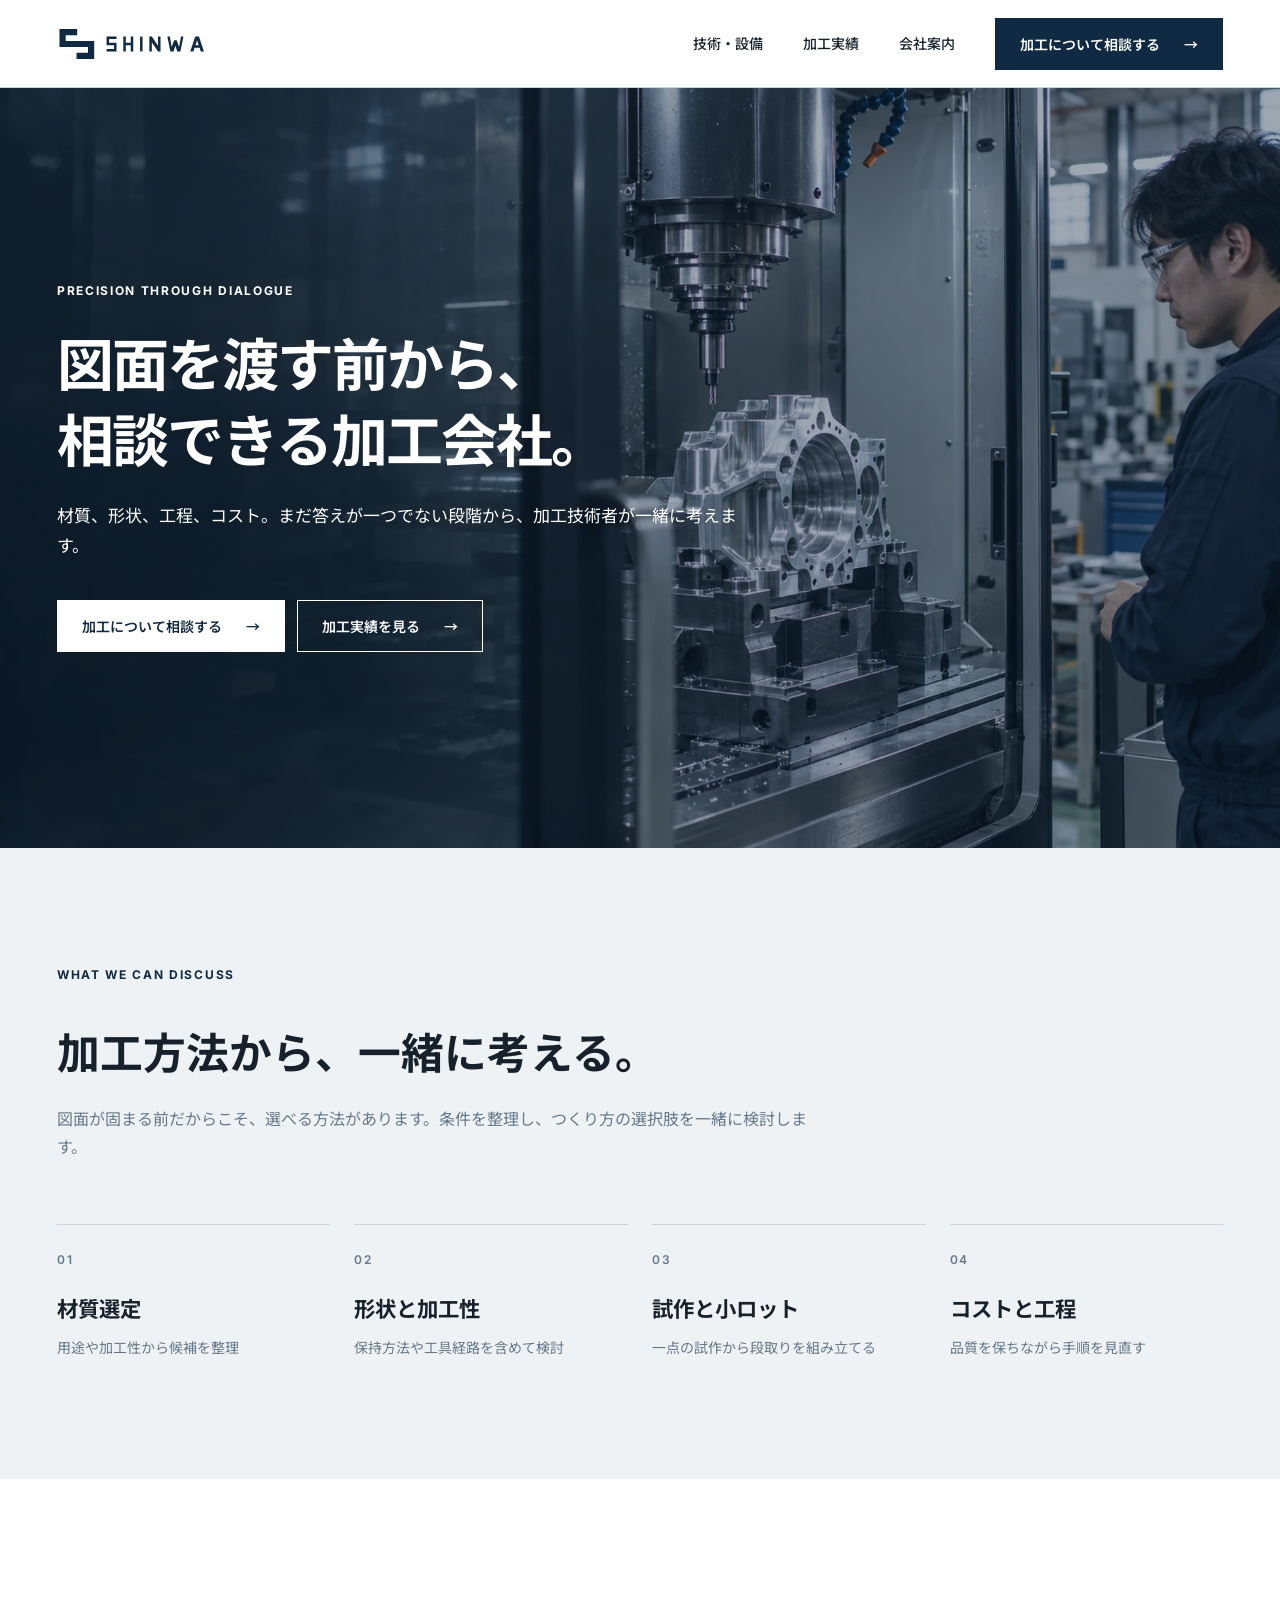
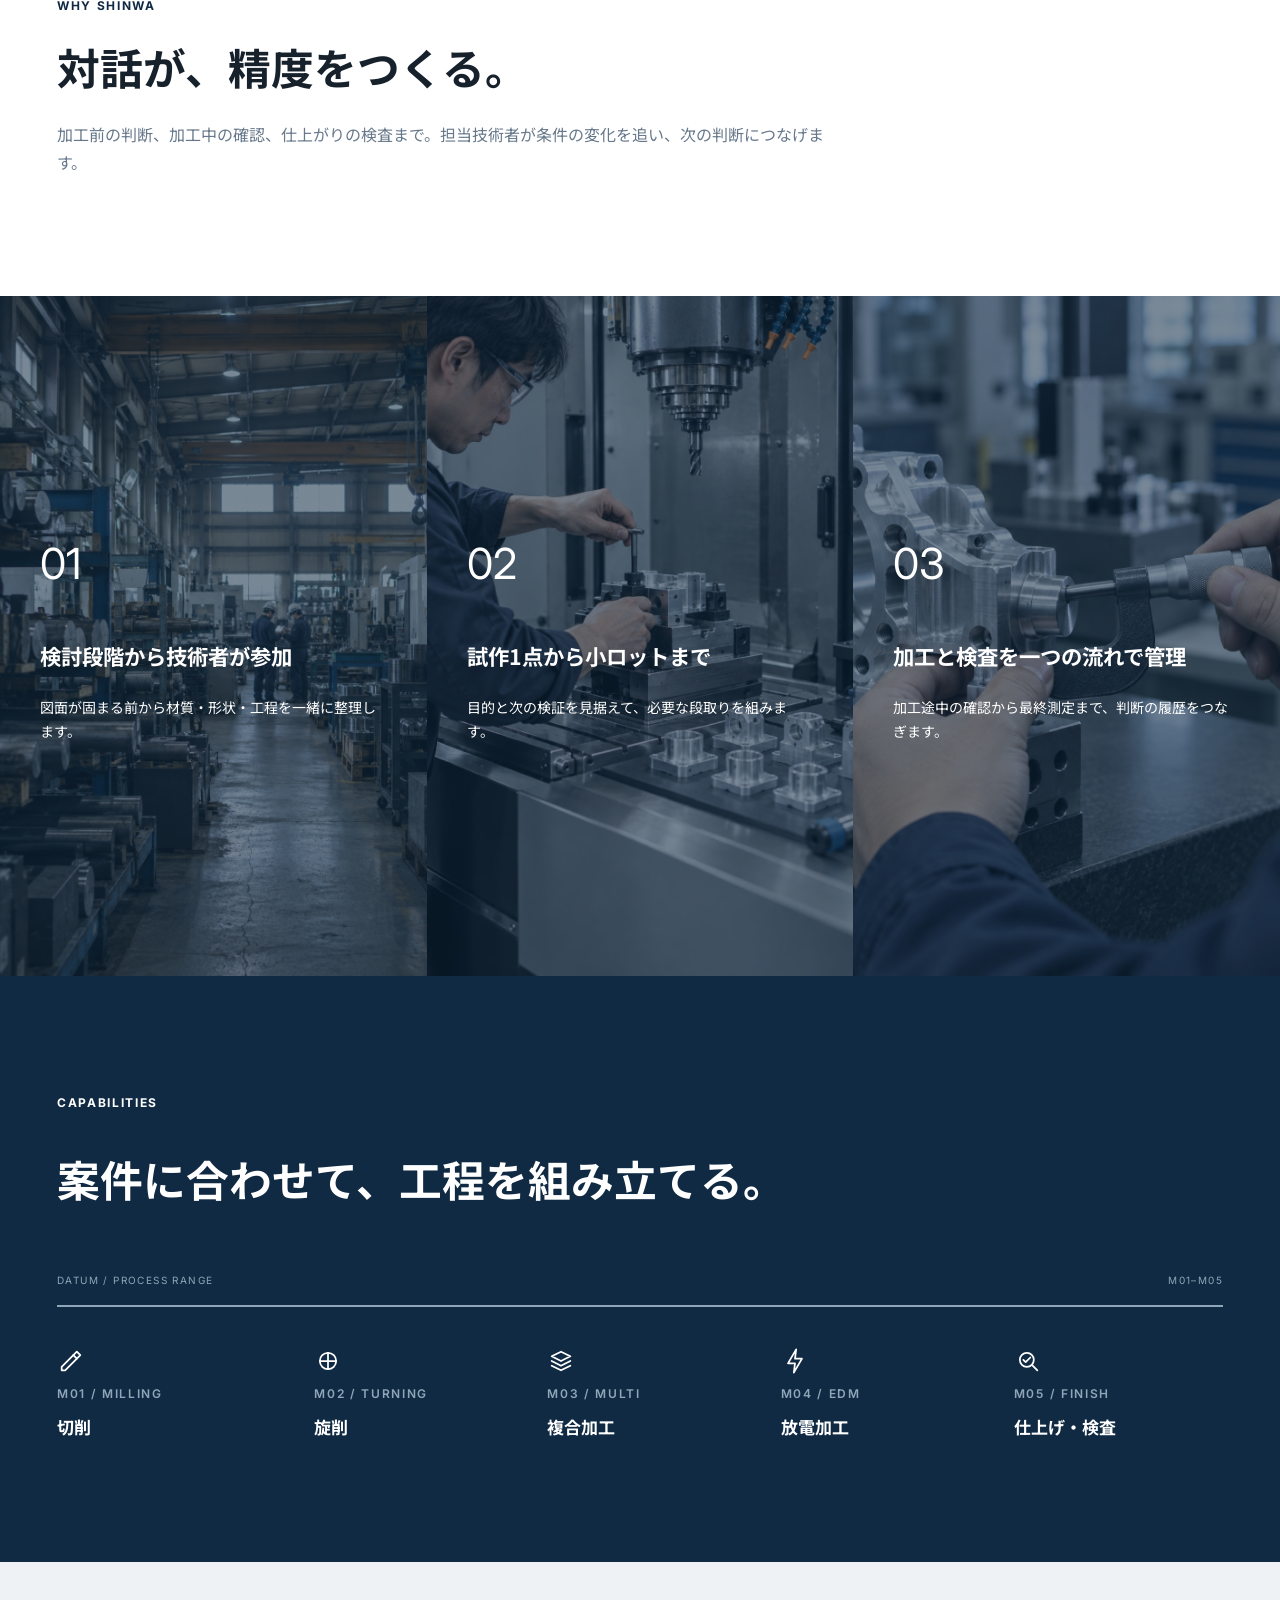
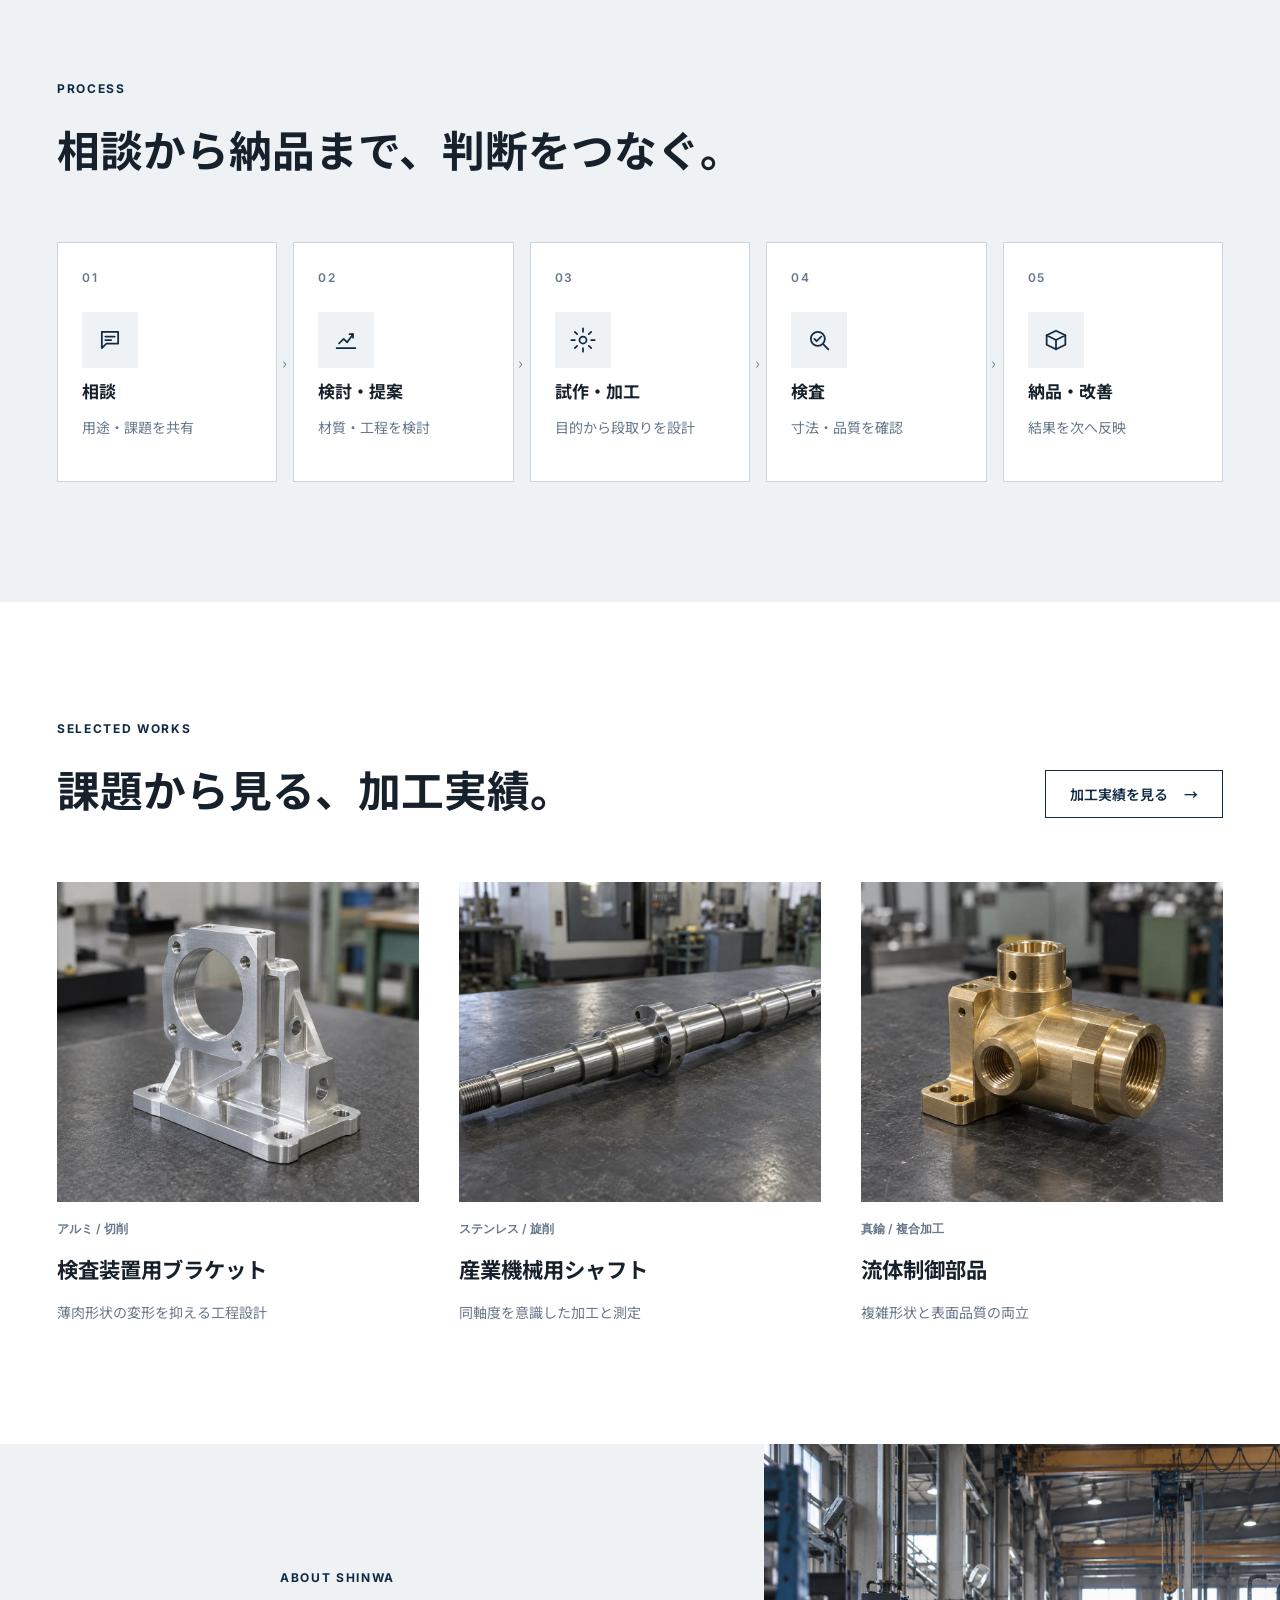
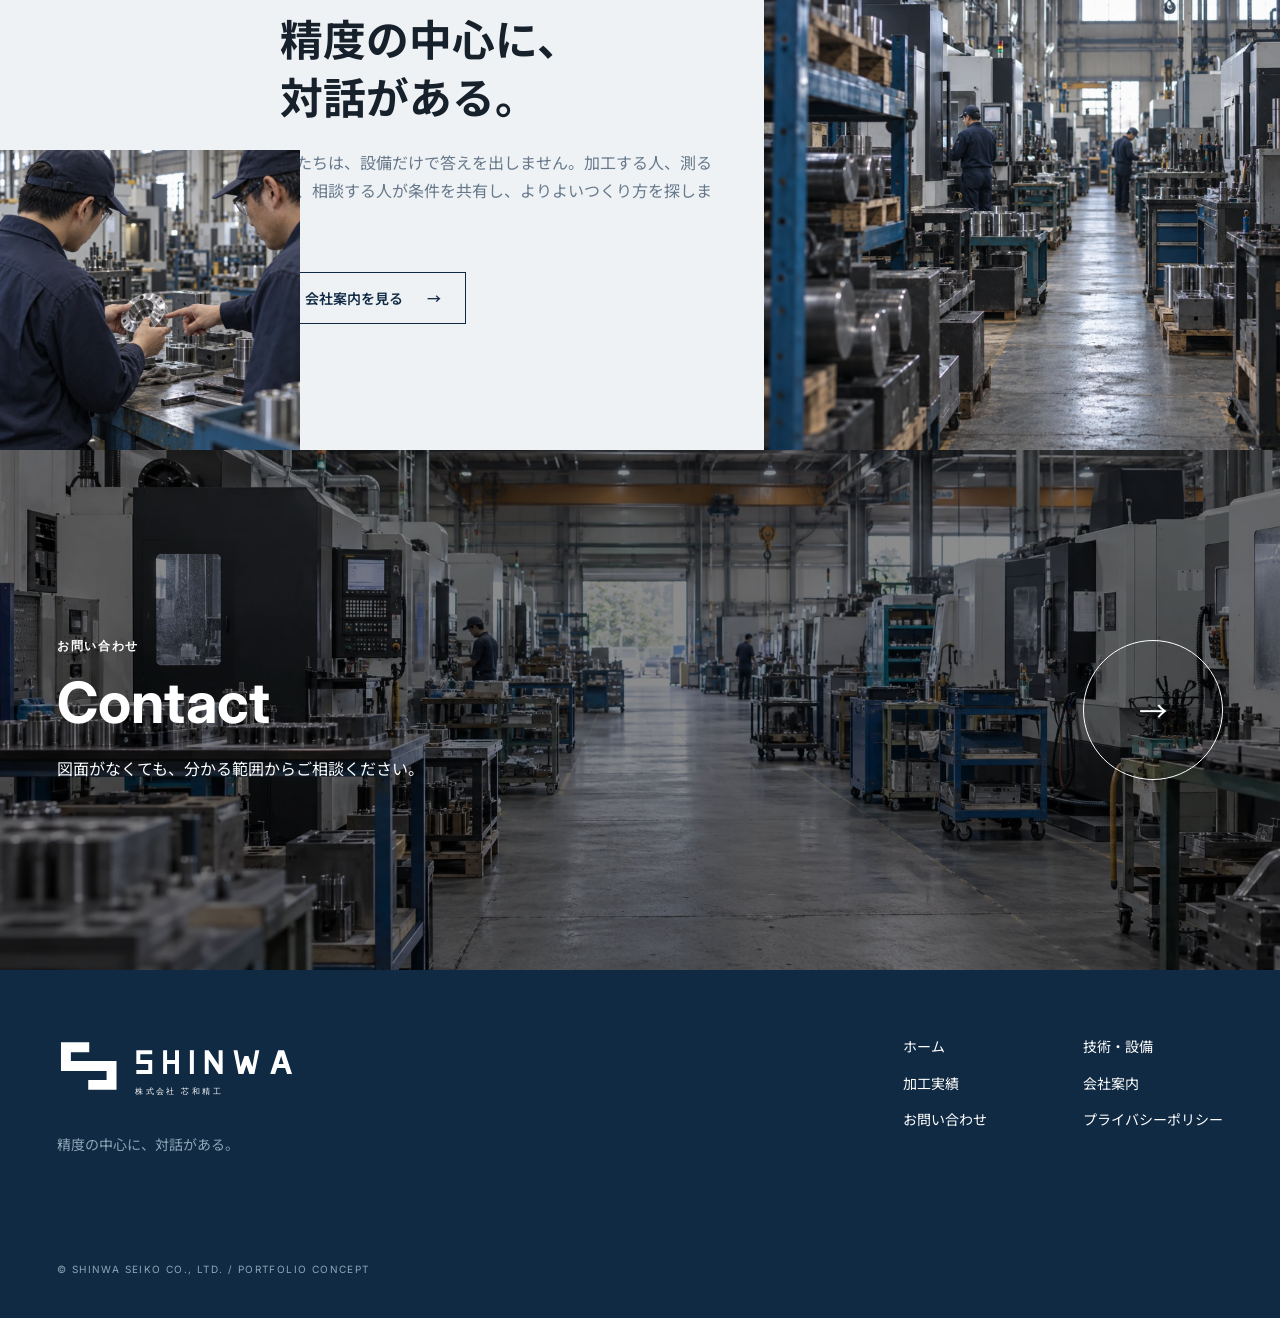
==== index.html @ 735117e1 "feat: complete SHINWA corporate website" ====
<!doctype html>
<html lang="ja" class="no-js">
  <head>
    <meta charset="utf-8">
    <meta name="viewport" content="width=device-width, initial-scale=1">
    <title>株式会社芯和精工｜図面を渡す前から、相談できる加工会社。</title>
    <meta name="description" content="材質、形状、工程、コスト。図面が完成する前の検討段階から、加工技術者が一緒に考える精密加工会社です。">
    <meta property="og:type" content="website">
    <meta property="og:locale" content="ja_JP">
    <meta property="og:site_name" content="株式会社芯和精工">
    <meta property="og:title" content="株式会社芯和精工｜図面を渡す前から、相談できる加工会社。">
    <meta property="og:description" content="金属加工の検討・試作・量産を、技術者と一緒に。">
    <meta property="og:image" content="assets/images/ogp-shinwa.jpg">
    <meta name="twitter:card" content="summary_large_image">
    <meta name="twitter:image" content="assets/images/ogp-shinwa.jpg">
    <link rel="icon" href="assets/images/logo/shinwa-symbol.svg" type="image/svg+xml">
    <link rel="preconnect" href="https://fonts.googleapis.com">
    <link rel="preconnect" href="https://fonts.gstatic.com" crossorigin>
    <link href="https://fonts.googleapis.com/css2?family=Inter:wght@500;600;700&family=Noto+Sans+JP:wght@400;500;600;700&display=swap" rel="stylesheet">
    <link rel="stylesheet" href="assets/css/common.css?v=20261023-3">
    <link rel="stylesheet" href="assets/css/index.css?v=20261023-3">
    <script>
      document.documentElement.classList.replace('no-js', 'js');
      try {
        if (sessionStorage.getItem('shinwa-intro-seen')) document.documentElement.classList.add('intro-seen');
      } catch (_) {}
    </script>
    <script src="assets/js/main.js" defer></script>
  </head>
  <body>
    <a class="skip-link" href="#main-content">本文へ移動</a>

    <div class="logo-intro" aria-hidden="true">
      <img src="assets/images/logo/shinwa-logo-reversed.svg" alt="" width="240" height="74">
    </div>

    <header class="site-header" data-header>
      <a class="site-header__logo" href="index.html" aria-label="株式会社芯和精工 ホーム">
        <img src="assets/images/logo/shinwa-logo-compact.svg" alt="SHINWA" width="150" height="40">
      </a>
      <nav class="site-nav" aria-label="主要ナビゲーション">
        <a href="pages/technology.html">技術・設備</a>
        <a href="pages/works.html">加工実績</a>
        <a href="pages/company.html">会社案内</a>
      </nav>
      <a class="button button--primary site-header__cta" href="pages/contact.html">
        <span>加工について相談する</span><span aria-hidden="true">→</span>
      </a>
      <button class="menu-button" type="button" aria-label="メニューを開く" aria-haspopup="dialog" aria-expanded="false" aria-controls="mobile-menu" data-menu-open>
        <span></span><span></span>
      </button>
    </header>

    <dialog class="mobile-menu" id="mobile-menu" aria-labelledby="mobile-menu-title" data-mobile-menu>
      <div class="mobile-menu__header">
        <img src="assets/images/logo/shinwa-logo-compact.svg" alt="SHINWA" width="150" height="40">
        <button class="menu-button menu-button--close" type="button" aria-label="メニューを閉じる" data-menu-close>
          <span></span><span></span>
        </button>
      </div>
      <div class="mobile-menu__body">
        <p class="eyebrow" id="mobile-menu-title">MENU</p>
        <nav class="mobile-menu__nav" aria-label="モバイルナビゲーション">
          <a href="index.html" aria-current="page"><span>ホーム</span><span aria-hidden="true">01</span></a>
          <a href="pages/technology.html"><span>技術・設備</span><span aria-hidden="true">02</span></a>
          <a href="pages/works.html"><span>加工実績</span><span aria-hidden="true">03</span></a>
          <a href="pages/company.html"><span>会社案内</span><span aria-hidden="true">04</span></a>
        </nav>
        <a class="button button--light mobile-menu__cta" href="pages/contact.html">
          <span>加工について相談する</span><span aria-hidden="true">→</span>
        </a>
        <p class="mobile-menu__note">図面がなくても相談できます。<br>分かる範囲の条件からお知らせください。</p>
      </div>
    </dialog>

    <main id="main-content">
      <section class="hero" aria-labelledby="hero-title">
        <img class="hero__image" src="assets/images/home-hero-machining.webp" alt="工作機械で金属部品の加工準備を行う技術者" width="1920" height="1080" fetchpriority="high">
        <div class="hero__overlay" aria-hidden="true"></div>
        <div class="container hero__content">
          <p class="eyebrow eyebrow--light">PRECISION THROUGH DIALOGUE</p>
          <h1 id="hero-title">図面を渡す前から、<br>相談できる加工会社。</h1>
          <p class="hero__lead">材質、形状、工程、コスト。まだ答えが一つでない段階から、加工技術者が一緒に考えます。</p>
          <div class="button-group">
            <a class="button button--light" href="pages/contact.html"><span>加工について相談する</span><span aria-hidden="true">→</span></a>
            <a class="button button--outline-light" href="pages/works.html"><span>加工実績を見る</span><span aria-hidden="true">→</span></a>
          </div>
        </div>
      </section>

      <section class="consultation section section--subtle" aria-labelledby="consultation-title">
        <div class="container">
          <div class="section-heading">
            <p class="eyebrow">WHAT WE CAN DISCUSS</p>
            <h2 id="consultation-title">加工方法から、一緒に考える。</h2>
            <p>図面が固まる前だからこそ、選べる方法があります。条件を整理し、つくり方の選択肢を一緒に検討します。</p>
          </div>
          <ol class="consultation-list">
            <li><span class="item-number">01</span><h3>材質選定</h3><p>用途や加工性から候補を整理</p></li>
            <li><span class="item-number">02</span><h3>形状と加工性</h3><p>保持方法や工具経路を含めて検討</p></li>
            <li><span class="item-number">03</span><h3>試作と小ロット</h3><p>一点の試作から段取りを組み立てる</p></li>
            <li><span class="item-number">04</span><h3>コストと工程</h3><p>品質を保ちながら手順を見直す</p></li>
          </ol>
        </div>
      </section>

      <section class="strengths section section--no-bottom" aria-labelledby="strengths-title">
        <div class="container">
          <div class="section-heading section-heading--compact">
            <p class="eyebrow">WHY SHINWA</p>
            <h2 id="strengths-title">対話が、精度をつくる。</h2>
            <p>加工前の判断、加工中の確認、仕上がりの検査まで。担当技術者が条件の変化を追い、次の判断につなげます。</p>
          </div>
        </div>
        <div class="strength-grid">
          <article class="strength-card">
            <img src="assets/images/home-dialogue-review.jpg" alt="工場内で加工条件を検討する技術者" width="1200" height="1500" loading="lazy" decoding="async">
            <div class="strength-card__overlay"></div>
            <div class="strength-card__content"><span>01</span><h3>検討段階から技術者が参加</h3><p>図面が固まる前から材質・形状・工程を一緒に整理します。</p></div>
          </article>
          <article class="strength-card">
            <img src="assets/images/home-prototype-setup.jpg" alt="加工機で試作の段取りを確認する技術者" width="1200" height="1500" loading="lazy" decoding="async">
            <div class="strength-card__overlay"></div>
            <div class="strength-card__content"><span>02</span><h3>試作1点から小ロットまで</h3><p>目的と次の検証を見据えて、必要な段取りを組みます。</p></div>
          </article>
          <article class="strength-card">
            <img src="assets/images/home-measurement-detail.jpg" alt="マイクロメーターで加工部品を検査する手元" width="1200" height="1500" loading="lazy" decoding="async">
            <div class="strength-card__overlay"></div>
            <div class="strength-card__content"><span>03</span><h3>加工と検査を一つの流れで管理</h3><p>加工途中の確認から最終測定まで、判断の履歴をつなぎます。</p></div>
          </article>
        </div>
      </section>

      <section class="capabilities section section--brand" aria-labelledby="capabilities-title">
        <div class="container">
          <div class="section-heading section-heading--light">
            <p class="eyebrow eyebrow--light">CAPABILITIES</p>
            <h2 id="capabilities-title">案件に合わせて、工程を組み立てる。</h2>
          </div>
          <div class="technical-rail" aria-hidden="true"><span>DATUM / PROCESS RANGE</span><span>M01–M05</span></div>
          <ul class="capability-list">
            <li><span class="capability-icon" aria-hidden="true"><svg viewBox="0 0 24 24"><path d="M4 17 17 4l3 3L7 20H4v-3Z"/><path d="m14 7 3 3"/></svg></span><span class="capability-code">M01 / MILLING</span><strong>切削</strong></li>
            <li><span class="capability-icon" aria-hidden="true"><svg viewBox="0 0 24 24"><circle cx="12" cy="12" r="7"/><path d="M12 5v14M5 12h14"/></svg></span><span class="capability-code">M02 / TURNING</span><strong>旋削</strong></li>
            <li><span class="capability-icon" aria-hidden="true"><svg viewBox="0 0 24 24"><path d="m4 8 8-4 8 4-8 4-8-4Z"/><path d="m4 12 8 4 8-4M4 16l8 4 8-4"/></svg></span><span class="capability-code">M03 / MULTI</span><strong>複合加工</strong></li>
            <li><span class="capability-icon" aria-hidden="true"><svg viewBox="0 0 24 24"><path d="m13 2-7 12h6l-1 8 7-12h-6l1-8Z"/></svg></span><span class="capability-code">M04 / EDM</span><strong>放電加工</strong></li>
            <li><span class="capability-icon" aria-hidden="true"><svg viewBox="0 0 24 24"><circle cx="11" cy="11" r="6"/><path d="m16 16 4 4M8 11l2 2 4-4"/></svg></span><span class="capability-code">M05 / FINISH</span><strong>仕上げ・検査</strong></li>
          </ul>
        </div>
      </section>

      <section class="process section section--subtle" aria-labelledby="process-title">
        <div class="container">
          <div class="section-heading section-heading--compact">
            <p class="eyebrow">PROCESS</p>
            <h2 id="process-title">相談から納品まで、判断をつなぐ。</h2>
          </div>
          <ol class="process-list">
            <li><span class="process-number">01</span><span class="process-icon" aria-hidden="true"><svg viewBox="0 0 24 24"><path d="M5 5h14v10H9l-4 4V5Z"/><path d="M8 9h8M8 12h5"/></svg></span><h3>相談</h3><p>用途・課題を共有</p></li>
            <li><span class="process-number">02</span><span class="process-icon" aria-hidden="true"><svg viewBox="0 0 24 24"><path d="M4 19h16M6 15l4-4 3 3 5-7"/><path d="M15 7h3v3"/></svg></span><h3>検討・提案</h3><p>材質・工程を検討</p></li>
            <li><span class="process-number">03</span><span class="process-icon" aria-hidden="true"><svg viewBox="0 0 24 24"><circle cx="12" cy="12" r="3"/><path d="M12 2v3M12 19v3M2 12h3M19 12h3M5 5l2 2M17 17l2 2M19 5l-2 2M7 17l-2 2"/></svg></span><h3>試作・加工</h3><p>目的から段取りを設計</p></li>
            <li><span class="process-number">04</span><span class="process-icon" aria-hidden="true"><svg viewBox="0 0 24 24"><circle cx="11" cy="11" r="6"/><path d="m16 16 4 4M8 11l2 2 4-4"/></svg></span><h3>検査</h3><p>寸法・品質を確認</p></li>
            <li><span class="process-number">05</span><span class="process-icon" aria-hidden="true"><svg viewBox="0 0 24 24"><path d="m4 8 8-4 8 4-8 4-8-4Z"/><path d="M4 8v8l8 4 8-4V8"/><path d="M12 12v8"/></svg></span><h3>納品・改善</h3><p>結果を次へ反映</p></li>
          </ol>
        </div>
      </section>

      <section class="works section" aria-labelledby="works-title">
        <div class="container">
          <div class="section-heading-row">
            <div class="section-heading section-heading--compact">
              <p class="eyebrow">SELECTED WORKS</p>
              <h2 id="works-title">課題から見る、加工実績。</h2>
            </div>
            <a class="text-link" href="pages/works.html">加工実績を見る <span aria-hidden="true">→</span></a>
          </div>
          <div class="works-grid">
            <a class="work-card" href="pages/work-detail.html">
              <span class="work-card__media"><img src="assets/images/works-part-01.webp" alt="アルミ製の検査装置用ブラケット" width="1200" height="900" loading="lazy" decoding="async"></span>
              <span class="work-card__meta">アルミ / 切削</span><h3>検査装置用ブラケット</h3><p>薄肉形状の変形を抑える工程設計</p>
            </a>
            <a class="work-card" href="pages/works.html">
              <span class="work-card__media"><img src="assets/images/works-part-02.webp" alt="ステンレス製の産業機械用シャフト" width="1200" height="900" loading="lazy" decoding="async"></span>
              <span class="work-card__meta">ステンレス / 旋削</span><h3>産業機械用シャフト</h3><p>同軸度を意識した加工と測定</p>
            </a>
            <a class="work-card" href="pages/works.html">
              <span class="work-card__media"><img src="assets/images/works-part-04.webp" alt="真鍮製の流体制御部品" width="1200" height="900" loading="lazy" decoding="async"></span>
              <span class="work-card__meta">真鍮 / 複合加工</span><h3>流体制御部品</h3><p>複雑形状と表面品質の両立</p>
            </a>
          </div>
        </div>
      </section>

      <section class="company-feature" aria-labelledby="company-title">
        <div class="company-feature__image">
          <img src="assets/images/home-company-workshop-edge.webp" alt="加工設備が並ぶ芯和精工の工場を想定した風景" width="1400" height="1800" loading="lazy" decoding="async">
        </div>
        <div class="company-feature__copy">
          <div>
            <p class="eyebrow">ABOUT SHINWA</p>
            <h2 id="company-title">精度の中心に、<br>対話がある。</h2>
            <p>私たちは、設備だけで答えを出しません。加工する人、測る人、相談する人が条件を共有し、よりよいつくり方を探します。</p>
            <a class="button button--outline" href="pages/company.html"><span>会社案内を見る</span><span aria-hidden="true">→</span></a>
          </div>
          <img class="company-feature__detail" src="assets/images/home-company-dialogue-detail.webp" alt="加工部品を前に相談する技術者" width="1000" height="1000" loading="lazy" decoding="async">
        </div>
      </section>

      <section class="contact-cta" aria-labelledby="contact-cta-title">
        <img src="assets/images/common/common-contact-cta.webp" alt="加工設備が並ぶ工場内" width="2048" height="768" loading="lazy" decoding="async">
        <div class="contact-cta__overlay" aria-hidden="true"></div>
        <a class="contact-cta__link" href="pages/contact.html" aria-label="加工について相談する">
          <span class="contact-cta__copy"><span class="eyebrow eyebrow--light">お問い合わせ</span><strong id="contact-cta-title">Contact</strong><small>図面がなくても、分かる範囲からご相談ください。</small></span>
          <span class="contact-cta__arrow" aria-hidden="true">→</span>
        </a>
      </section>
    </main>

    <footer class="site-footer">
      <div class="site-footer__brand">
        <img src="assets/images/logo/shinwa-logo-reversed.svg" alt="SHINWA 株式会社芯和精工" width="240" height="74">
        <p>精度の中心に、対話がある。</p>
      </div>
      <nav class="site-footer__nav" aria-label="フッターナビゲーション">
        <a href="index.html" aria-current="page">ホーム</a>
        <a href="pages/technology.html">技術・設備</a>
        <a href="pages/works.html">加工実績</a>
        <a href="pages/company.html">会社案内</a>
        <a href="pages/contact.html">お問い合わせ</a>
        <a href="pages/privacy.html">プライバシーポリシー</a>
      </nav>
      <p class="site-footer__copyright">© SHINWA SEIKO CO., LTD. / PORTFOLIO CONCEPT</p>
    </footer>
  </body>
</html>
---- assets/css/common.css ----
:root {
  --color-brand-primary: #102a43;
  --color-text-primary: #17212b;
  --color-text-secondary: #66788a;
  --color-border-default: #cbd5df;
  --color-surface-subtle: #eef2f5;
  --color-surface-base: #ffffff;
  --color-on-brand: #ffffff;
  --color-image-overlay-hero: rgb(16 42 67 / 40%);
  --color-image-overlay-panel: rgb(16 42 67 / 55%);
  --color-image-overlay-people: rgb(16 42 67 / 40%);
  --color-image-overlay-cta: rgb(0 0 0 / 45%);
  --color-technical-line-on-dark: #8fa6b8;
  --color-technical-line-on-light: #72899b;
  --color-status-error: #b42318;
  --color-status-error-surface: #fef3f2;
  --color-status-success: #1e6b45;
  --color-status-success-surface: #ecfdf3;
  --font-family-jp: "Noto Sans JP", "Hiragino Kaku Gothic ProN", "Yu Gothic", sans-serif;
  --font-family-latin: "Inter", "Helvetica Neue", Arial, sans-serif;
  --font-size-display: clamp(2.5rem, 4.45vw, 4rem);
  --font-size-heading-xl: clamp(2.125rem, 3.34vw, 3rem);
  --font-size-heading-lg: clamp(1.75rem, 2.23vw, 2rem);
  --font-size-heading-md: clamp(1.25rem, 1.67vw, 1.5rem);
  --font-size-body-lg: clamp(1.0625rem, 1.25vw, 1.125rem);
  --font-size-body: 1rem;
  --font-size-body-sm: 0.875rem;
  --font-size-caption: 0.75rem;
  --font-weight-regular: 400;
  --font-weight-medium: 500;
  --font-weight-semibold: 600;
  --font-weight-bold: 700;
  --line-height-tight: 1.2;
  --line-height-heading: 1.35;
  --line-height-body: 1.75;
  --letter-spacing-label: 0.14em;
  --space-2xs: 0.25rem;
  --space-xs: 0.5rem;
  --space-sm: 0.75rem;
  --space-md: 1rem;
  --space-lg: 1.5rem;
  --space-xl: 2.5rem;
  --space-2xl: 4rem;
  --space-3xl: 6rem;
  --space-4xl: 9rem;
  --space-section: 7.5rem;
  --page-gutter: clamp(1.25rem, 4.45vw, 4rem);
  --content-width: 75rem;
  --header-height: 5.5rem;
  --button-height: 3.25rem;
  --common-contact-cta-height: 32.5rem;
  --border-width-default: 1px;
  --focus-outline-width: 3px;
  --focus-outline-offset: 4px;
  --duration-fast: 180ms;
  --duration-cta: 280ms;
  --duration-work-image: 480ms;
  --scale-work-image-hover: 1.04;
  --ease-out: cubic-bezier(0.22, 1, 0.36, 1);
  --z-header: 50;
  --z-dialog: 100;
}

*,
*::before,
*::after {
  box-sizing: border-box;
}

html {
  color-scheme: light;
  scroll-behavior: smooth;
}

body {
  margin: 0;
  color: var(--color-text-primary);
  background: var(--color-surface-base);
  font-family: var(--font-family-jp);
  font-size: var(--font-size-body);
  line-height: var(--line-height-body);
  text-rendering: optimizeLegibility;
}

img,
svg {
  display: block;
  max-width: 100%;
}

a {
  color: inherit;
  text-decoration: none;
}

button,
input,
textarea,
select {
  color: inherit;
  font: inherit;
}

button {
  cursor: pointer;
}

:focus-visible {
  outline: var(--focus-outline-width) solid var(--color-technical-line-on-light);
  outline-offset: var(--focus-outline-offset);
}

h1,
h2,
h3,
p {
  margin-block: 0;
}

h1,
h2,
h3 {
  line-height: var(--line-height-heading);
}

.container {
  width: min(calc(100% - (var(--page-gutter) * 2)), var(--content-width));
  margin-inline: auto;
}

.skip-link {
  position: fixed;
  z-index: calc(var(--z-dialog) + 1);
  top: var(--space-md);
  left: var(--space-md);
  padding: var(--space-sm) var(--space-md);
  color: var(--color-on-brand);
  background: var(--color-brand-primary);
  transform: translateY(-200%);
}

.skip-link:focus {
  transform: translateY(0);
}

.visually-hidden {
  position: absolute !important;
  width: 1px !important;
  height: 1px !important;
  padding: 0 !important;
  margin: -1px !important;
  overflow: hidden !important;
  clip: rect(0 0 0 0) !important;
  white-space: nowrap !important;
  border: 0 !important;
}

.eyebrow {
  color: var(--color-brand-primary);
  font-family: var(--font-family-latin);
  font-size: var(--font-size-caption);
  font-weight: var(--font-weight-bold);
  letter-spacing: var(--letter-spacing-label);
  line-height: var(--line-height-tight);
}

.eyebrow--light {
  color: var(--color-on-brand);
}

.button {
  display: inline-flex;
  min-height: var(--button-height);
  align-items: center;
  justify-content: center;
  gap: var(--space-lg);
  padding-inline: var(--space-lg);
  border: var(--border-width-default) solid transparent;
  font-size: var(--font-size-body-sm);
  font-weight: var(--font-weight-semibold);
  line-height: 1;
  transition: color var(--duration-fast) ease, background-color var(--duration-fast) ease, border-color var(--duration-fast) ease;
}

.button--primary {
  color: var(--color-on-brand);
  background: var(--color-brand-primary);
}

.button--light {
  color: var(--color-brand-primary);
  background: var(--color-surface-base);
}

.button--outline {
  color: var(--color-brand-primary);
  border-color: var(--color-brand-primary);
  background: transparent;
}

.button--outline-light {
  color: var(--color-on-brand);
  border-color: var(--color-on-brand);
  background: transparent;
}

.button:hover,
.button:focus-visible {
  filter: brightness(0.93);
}

.contact-cta {
  position: relative;
  min-height: var(--common-contact-cta-height);
  overflow: hidden;
  color: var(--color-on-brand);
}

.contact-cta > img,
.contact-cta__overlay {
  position: absolute;
  inset: 0;
  width: 100%;
  height: 100%;
}

.contact-cta > img {
  object-fit: cover;
}

.contact-cta__overlay {
  background: var(--color-image-overlay-cta);
}

.contact-cta__link {
  position: absolute;
  z-index: 1;
  inset: 0;
  display: flex;
  align-items: center;
  justify-content: space-between;
  padding-inline: max(var(--page-gutter), calc((100vw - var(--content-width)) / 2));
}

.contact-cta__copy {
  display: grid;
  gap: var(--space-md);
}

.contact-cta__copy strong {
  font-family: var(--font-family-latin);
  font-size: var(--font-size-display);
  line-height: var(--line-height-tight);
}

.contact-cta__copy small {
  font-size: var(--font-size-body);
}

.contact-cta__arrow {
  display: grid;
  width: 8.75rem;
  height: 8.75rem;
  border: var(--border-width-default) solid var(--color-on-brand);
  border-radius: 50%;
  place-items: center;
  font-size: var(--font-size-heading-lg);
  transition: color var(--duration-cta) var(--ease-out), background-color var(--duration-cta) var(--ease-out), transform var(--duration-cta) var(--ease-out);
}

.contact-cta__link:hover .contact-cta__arrow,
.contact-cta__link:focus-visible .contact-cta__arrow {
  color: var(--color-brand-primary);
  background: var(--color-on-brand);
  transform: translateX(0.75rem);
}

.work-card__media {
  display: block;
  overflow: hidden;
}

.work-card__media > img {
  transform: scale(1);
  transform-origin: center;
  transition: transform var(--duration-work-image) var(--ease-out);
}

.work-card:focus-visible .work-card__media > img {
  transform: scale(var(--scale-work-image-hover));
}

@media (hover: hover) and (pointer: fine) {
  .work-card:hover .work-card__media > img {
    transform: scale(var(--scale-work-image-hover));
  }
}

.site-header {
  position: sticky;
  z-index: var(--z-header);
  top: 0;
  display: grid;
  min-height: var(--header-height);
  grid-template-columns: auto 1fr auto;
  align-items: center;
  gap: var(--space-xl);
  padding-inline: var(--page-gutter);
  border-bottom: var(--border-width-default) solid var(--color-border-default);
  background: var(--color-surface-base);
  transition: min-height var(--duration-fast) ease, box-shadow var(--duration-fast) ease;
}

.site-header.is-scrolled {
  min-height: 4.5rem;
  box-shadow: 0 0.5rem 1.5rem rgb(16 42 67 / 8%);
}

.site-header__logo {
  width: 9.375rem;
}

.site-nav {
  display: flex;
  align-items: center;
  justify-content: flex-end;
  gap: var(--space-xl);
}

.site-nav a {
  position: relative;
  padding-block: var(--space-sm);
  font-size: var(--font-size-body-sm);
  font-weight: var(--font-weight-medium);
}

.site-nav a::after {
  position: absolute;
  right: 0;
  bottom: 0;
  left: 0;
  height: var(--border-width-default);
  background: var(--color-brand-primary);
  content: "";
  transform: scaleX(0);
  transform-origin: left;
  transition: transform var(--duration-fast) ease;
}

.site-nav a:hover::after,
.site-nav a:focus-visible::after,
.site-nav a[aria-current="page"]::after {
  transform: scaleX(1);
}

.menu-button {
  display: none;
  width: 3rem;
  height: 3rem;
  padding: 0.75rem;
  border: 0;
  background: transparent;
}

.no-js .menu-button {
  display: none;
}

.menu-button span {
  display: block;
  height: var(--border-width-default);
  margin-block: 0.375rem;
  background: var(--color-brand-primary);
}

.menu-button--close span:first-child {
  transform: translateY(0.21875rem) rotate(45deg);
}

.menu-button--close span:last-child {
  transform: translateY(-0.21875rem) rotate(-45deg);
}

.mobile-menu {
  width: 100%;
  max-width: none;
  height: 100%;
  max-height: none;
  margin: 0;
  padding: 0;
  border: 0;
  color: var(--color-on-brand);
  background: var(--color-brand-primary);
}

.mobile-menu::backdrop {
  background: var(--color-brand-primary);
}

.mobile-menu__header {
  display: flex;
  height: var(--header-height);
  align-items: center;
  justify-content: space-between;
  padding-inline: var(--page-gutter);
  background: var(--color-surface-base);
}

.mobile-menu__header > img {
  width: 9.375rem;
}

.mobile-menu__body {
  display: flex;
  min-height: calc(100% - var(--header-height));
  flex-direction: column;
  padding: var(--space-2xl) var(--page-gutter);
}

.mobile-menu__body .eyebrow {
  color: var(--color-on-brand);
}

.mobile-menu__nav {
  display: grid;
  margin-top: var(--space-lg);
}

.mobile-menu__nav a {
  display: flex;
  min-height: 4.5rem;
  align-items: center;
  justify-content: space-between;
  border-bottom: var(--border-width-default) solid var(--color-technical-line-on-dark);
  font-size: var(--font-size-heading-md);
  font-weight: var(--font-weight-semibold);
}

.mobile-menu__nav a span:last-child {
  font-family: var(--font-family-latin);
  font-size: var(--font-size-caption);
  letter-spacing: var(--letter-spacing-label);
}

.mobile-menu__cta {
  width: 100%;
  margin-top: var(--space-xl);
}

.mobile-menu__note {
  margin-top: auto;
  color: var(--color-technical-line-on-dark);
  font-size: var(--font-size-body-sm);
}

.site-footer {
  display: grid;
  grid-template-columns: minmax(15rem, 1fr) minmax(22rem, 1fr);
  gap: var(--space-2xl);
  padding: var(--space-2xl) var(--page-gutter) var(--space-xl);
  color: var(--color-on-brand);
  background: var(--color-brand-primary);
}

.site-footer__brand img {
  width: 15rem;
}

.site-footer__brand p {
  margin-top: var(--space-lg);
  color: var(--color-technical-line-on-dark);
  font-size: var(--font-size-body-sm);
}

.site-footer__nav {
  display: grid;
  grid-template-columns: repeat(2, minmax(0, 1fr));
  gap: var(--space-sm) var(--space-xl);
  align-content: start;
  justify-self: end;
  font-size: var(--font-size-body-sm);
}

.site-footer__copyright {
  grid-column: 1 / -1;
  margin-top: var(--space-xl);
  color: var(--color-technical-line-on-dark);
  font-family: var(--font-family-latin);
  font-size: 0.625rem;
  letter-spacing: var(--letter-spacing-label);
}

.logo-intro {
  position: fixed;
  z-index: calc(var(--z-dialog) + 2);
  inset: 0;
  display: grid;
  place-items: center;
  background: var(--color-brand-primary);
  animation: intro-exit 1s var(--ease-out) forwards;
  pointer-events: none;
}

.logo-intro img {
  width: 15rem;
  animation: intro-mark 0.72s var(--ease-out) both;
}

.no-js .logo-intro,
.intro-seen .logo-intro {
  display: none;
}

@keyframes intro-mark {
  from { opacity: 0; transform: translateY(0.75rem); }
  to { opacity: 1; transform: translateY(0); }
}

@keyframes intro-exit {
  0%, 72% { opacity: 1; visibility: visible; }
  100% { opacity: 0; visibility: hidden; }
}

@media (max-width: 899px) {
  :root {
    --header-height: 4.5rem;
    --space-section: 5rem;
    --page-gutter: 1.25rem;
    --common-contact-cta-height: 30rem;
  }

  .site-header {
    grid-template-columns: 1fr auto;
  }

  .site-nav,
  .site-header__cta {
    display: none;
  }

  .menu-button {
    display: block;
  }

  .site-footer {
    grid-template-columns: 1fr;
  }

  .site-footer__nav {
    grid-template-columns: 1fr;
    justify-self: stretch;
  }

  .contact-cta > img {
    object-position: center;
  }

  .contact-cta__link {
    align-items: flex-start;
    flex-direction: column;
    justify-content: center;
    padding: var(--space-section) var(--page-gutter);
  }

  .contact-cta__arrow {
    width: 5.5rem;
    height: 5.5rem;
    align-self: flex-end;
    margin-top: var(--space-xl);
  }
}

@media (prefers-reduced-motion: reduce) {
  html {
    scroll-behavior: auto;
  }

  *,
  *::before,
  *::after {
    animation-duration: 0.01ms !important;
    animation-iteration-count: 1 !important;
    scroll-behavior: auto !important;
    transition-duration: 0.01ms !important;
  }

  .logo-intro {
    display: none;
  }

  .contact-cta__link:hover .contact-cta__arrow,
  .contact-cta__link:focus-visible .contact-cta__arrow {
    transform: none;
  }

  .work-card:hover .work-card__media > img,
  .work-card:focus-visible .work-card__media > img {
    transform: none;
  }
}
---- assets/css/index.css ----
:root {
  --home-work-image-height: 20rem;
  --home-work-card-gap: 2.5rem;
  --home-company-height: 37.875rem;
  --home-company-main-column: 40.2778%;
  --home-company-copy-offset: 15rem;
  --home-company-detail-size: 18.75rem;
}

.section {
  padding-block: var(--space-section);
}

.section--subtle {
  background: var(--color-surface-subtle);
}

.section--brand {
  color: var(--color-on-brand);
  background: var(--color-brand-primary);
}

.section--no-bottom {
  padding-bottom: 0;
}

.section-heading {
  max-width: 54rem;
}

.section-heading h2 {
  margin-top: var(--space-xl);
  font-size: var(--font-size-heading-xl);
}

.section-heading > p:last-child {
  max-width: 48rem;
  margin-top: var(--space-lg);
  color: var(--color-text-secondary);
}

.section-heading--compact h2 {
  margin-top: var(--space-lg);
}

.section-heading--light h2,
.section-heading--light > p:last-child {
  color: var(--color-on-brand);
}

.hero {
  position: relative;
  min-height: 47.5rem;
  overflow: hidden;
  color: var(--color-on-brand);
}

.hero__image,
.hero__overlay {
  position: absolute;
  inset: 0;
  width: 100%;
  height: 100%;
}

.hero__image {
  object-fit: cover;
  object-position: center;
}

.hero__overlay {
  background: var(--color-image-overlay-hero);
}

.hero__content {
  position: relative;
  z-index: 1;
  display: flex;
  min-height: 47.5rem;
  flex-direction: column;
  align-items: flex-start;
  justify-content: center;
}

.hero h1 {
  max-width: 43rem;
  margin-top: var(--space-lg);
  font-size: var(--font-size-display);
  letter-spacing: -0.035em;
}

.hero__lead {
  max-width: 43rem;
  margin-top: var(--space-lg);
  font-size: var(--font-size-body-lg);
}

.button-group {
  display: flex;
  flex-wrap: wrap;
  gap: var(--space-sm);
  margin-top: var(--space-xl);
}

.consultation-list {
  display: grid;
  grid-template-columns: repeat(4, minmax(0, 1fr));
  gap: var(--space-lg);
  margin: var(--space-2xl) 0 0;
  padding: 0;
  list-style: none;
}

.consultation-list li {
  padding-top: var(--space-lg);
  border-top: var(--border-width-default) solid var(--color-border-default);
}

.item-number,
.process-number,
.capability-code {
  display: block;
  color: var(--color-text-secondary);
  font-family: var(--font-family-latin);
  font-size: var(--font-size-caption);
  font-weight: var(--font-weight-semibold);
  letter-spacing: var(--letter-spacing-label);
}

.consultation-list h3 {
  margin-top: var(--space-lg);
  font-size: var(--font-size-heading-md);
}

.consultation-list p {
  margin-top: var(--space-sm);
  color: var(--color-text-secondary);
  font-size: var(--font-size-body-sm);
}

.strength-grid {
  display: grid;
  grid-template-columns: repeat(3, minmax(0, 1fr));
  margin-top: var(--space-section);
}

.strength-card {
  position: relative;
  min-height: 42.5rem;
  overflow: hidden;
  color: var(--color-on-brand);
}

.strength-card > img,
.strength-card__overlay {
  position: absolute;
  inset: 0;
  width: 100%;
  height: 100%;
}

.strength-card > img {
  object-fit: cover;
  object-position: center;
}

.strength-card__overlay {
  background: var(--color-image-overlay-panel);
}

.strength-card__content {
  position: absolute;
  z-index: 1;
  inset: 0;
  display: flex;
  flex-direction: column;
  justify-content: center;
  padding: var(--space-xl);
}

.strength-card__content > span {
  font-family: var(--font-family-latin);
  font-size: var(--font-size-heading-xl);
}

.strength-card h3 {
  margin-top: var(--space-xl);
  font-size: var(--font-size-heading-md);
}

.strength-card p {
  margin-top: var(--space-lg);
  font-size: var(--font-size-body-sm);
}

.technical-rail {
  display: flex;
  align-items: center;
  justify-content: space-between;
  margin-top: var(--space-2xl);
  padding-bottom: var(--space-md);
  border-bottom: var(--border-width-default) solid var(--color-technical-line-on-dark);
  color: var(--color-technical-line-on-dark);
  font-family: var(--font-family-latin);
  font-size: 0.625rem;
  letter-spacing: var(--letter-spacing-label);
}

.capability-list {
  display: grid;
  grid-template-columns: repeat(5, minmax(0, 1fr));
  margin: 0;
  padding: 0;
  list-style: none;
}

.capability-list li {
  display: grid;
  gap: var(--space-xs);
  padding: var(--space-xl) var(--space-lg) 0 0;
  border-top: var(--border-width-default) solid var(--color-technical-line-on-dark);
}

.capability-list li + li {
  padding-left: var(--space-lg);
}

.capability-icon {
  color: var(--color-on-brand);
}

.capability-icon svg,
.process-icon svg {
  width: 1.75rem;
  height: 1.75rem;
  fill: none;
  stroke: currentColor;
  stroke-width: 1.5;
  stroke-linecap: round;
  stroke-linejoin: round;
}

.capability-code {
  color: var(--color-technical-line-on-dark);
}

.capability-list strong {
  font-size: var(--font-size-body-lg);
}

.process-list {
  display: grid;
  grid-template-columns: repeat(5, minmax(0, 1fr));
  gap: var(--space-md);
  margin: var(--space-2xl) 0 0;
  padding: 0;
  list-style: none;
}

.process-list li {
  position: relative;
  display: grid;
  min-height: 15rem;
  align-content: start;
  gap: var(--space-sm);
  padding: var(--space-lg);
  border: var(--border-width-default) solid var(--color-border-default);
  background: var(--color-surface-base);
}

.process-list li:not(:last-child)::after {
  position: absolute;
  z-index: 2;
  top: 50%;
  right: calc(var(--space-md) * -1);
  width: var(--space-md);
  color: var(--color-technical-line-on-light);
  content: "›";
  text-align: center;
  transform: translateY(-50%);
}

.process-icon {
  display: grid;
  width: 3.5rem;
  height: 3.5rem;
  margin-top: var(--space-sm);
  place-items: center;
  color: var(--color-brand-primary);
  background: var(--color-surface-subtle);
  font-size: var(--font-size-heading-md);
}

.process-list h3 {
  font-size: var(--font-size-body-lg);
}

.process-list p {
  color: var(--color-text-secondary);
  font-size: var(--font-size-body-sm);
}

.section-heading-row {
  display: flex;
  align-items: end;
  justify-content: space-between;
  gap: var(--space-xl);
}

.text-link {
  display: inline-flex;
  min-height: 3rem;
  align-items: center;
  gap: var(--space-md);
  padding-inline: var(--space-lg);
  border: var(--border-width-default) solid var(--color-brand-primary);
  color: var(--color-brand-primary);
  font-size: var(--font-size-body-sm);
  font-weight: var(--font-weight-semibold);
}

.works-grid {
  display: grid;
  grid-template-columns: repeat(3, minmax(0, 1fr));
  gap: var(--home-work-card-gap);
  margin-top: var(--space-2xl);
}

.work-card {
  display: block;
}

.work-card__media {
  height: var(--home-work-image-height);
}

.work-card__media > img {
  width: 100%;
  height: 100%;
  object-fit: cover;
}

.work-card__meta {
  display: block;
  margin-top: var(--space-md);
  color: var(--color-text-secondary);
  font-family: var(--font-family-latin);
  font-size: var(--font-size-caption);
  font-weight: var(--font-weight-semibold);
}

.work-card h3 {
  margin-top: var(--space-md);
  font-size: var(--font-size-heading-md);
}

.work-card p {
  margin-top: var(--space-md);
  color: var(--color-text-secondary);
  font-size: var(--font-size-body-sm);
}

.company-feature {
  display: grid;
  height: var(--home-company-height);
  grid-template-columns: minmax(0, 1fr) var(--home-company-main-column);
  background: var(--color-surface-subtle);
  overflow: hidden;
}

.company-feature__image {
  grid-column: 2;
  min-height: 0;
  height: var(--home-company-height);
  overflow: hidden;
}

.company-feature__image > img {
  width: 100%;
  height: 100%;
  object-fit: cover;
}

.company-feature__copy {
  position: relative;
  grid-column: 1;
  grid-row: 1;
  display: flex;
  align-items: center;
  padding: var(--space-section) var(--space-xl) var(--space-section) max(var(--page-gutter), calc((100vw - var(--content-width)) / 2 + var(--home-company-copy-offset)));
}

.company-feature__copy > div {
  max-width: 28.75rem;
  margin: 0;
}

.company-feature__copy h2 {
  margin-top: var(--space-lg);
  font-size: var(--font-size-heading-xl);
}

.company-feature__copy p:not(.eyebrow) {
  margin-top: var(--space-lg);
  color: var(--color-text-secondary);
}

.company-feature__copy .button {
  margin-top: var(--space-xl);
}

.company-feature__detail {
  position: absolute;
  bottom: 0;
  left: 0;
  width: min(var(--home-company-detail-size), 32vw);
  height: min(var(--home-company-detail-size), 32vw);
  object-fit: cover;
}

@media (max-width: 899px) {
  .section-heading h2 {
    margin-top: var(--space-lg);
  }

  .hero,
  .hero__content {
    min-height: 45rem;
  }

  .hero__image {
    object-position: 58% center;
  }

  .hero h1 {
    max-width: 21rem;
    font-size: 2.125rem;
  }

  .hero__lead {
    max-width: 20rem;
    font-size: var(--font-size-body);
  }

  .button-group,
  .button-group .button {
    width: 100%;
  }

  .consultation-list,
  .capability-list,
  .process-list,
  .works-grid {
    grid-template-columns: 1fr;
  }

  .consultation-list {
    gap: 0;
  }

  .consultation-list li {
    display: grid;
    grid-template-columns: 2.5rem 1fr;
    padding-block: var(--space-lg);
  }

  .consultation-list h3,
  .consultation-list p {
    grid-column: 2;
    margin-top: 0;
  }

  .consultation-list p {
    margin-top: var(--space-xs);
  }

  .strength-grid {
    grid-template-columns: 1fr;
    margin-top: var(--space-section);
  }

  .strength-card {
    min-height: 26.25rem;
  }

  .strength-card__content {
    justify-content: end;
    padding: var(--space-xl) var(--page-gutter);
  }

  .strength-card__content > span {
    font-size: var(--font-size-heading-lg);
  }

  .strength-card h3 {
    margin-top: var(--space-md);
  }

  .technical-rail {
    margin-top: var(--space-xl);
  }

  .capability-list li,
  .capability-list li + li {
    grid-template-columns: 2.5rem 1fr auto;
    align-items: center;
    padding: var(--space-lg) 0;
  }

  .capability-icon {
    grid-row: 1 / 3;
  }

  .capability-list strong {
    grid-column: 2;
  }

  .capability-code {
    grid-column: 3;
    grid-row: 1 / 3;
  }

  .process-list {
    position: relative;
    gap: var(--space-md);
  }

  .process-list::before {
    position: absolute;
    top: 0;
    bottom: 0;
    left: 4.75rem;
    width: var(--border-width-default);
    background: var(--color-technical-line-on-light);
    content: "";
  }

  .process-list li {
    min-height: 7.5rem;
    grid-template-columns: 2rem 3.5rem 1fr;
    align-content: center;
    align-items: center;
    padding: var(--space-md);
  }

  .process-list li:not(:last-child)::after {
    display: none;
  }

  .process-number {
    grid-column: 1;
    grid-row: 1 / 3;
  }

  .process-icon {
    z-index: 1;
    grid-column: 2;
    grid-row: 1 / 3;
    margin-top: 0;
  }

  .process-list h3,
  .process-list p {
    grid-column: 3;
  }

  .section-heading-row {
    align-items: start;
    flex-direction: column;
  }

  .works .container {
    display: flex;
    flex-direction: column;
  }

  .works .section-heading-row {
    display: contents;
  }

  .works .section-heading {
    order: 1;
  }

  .works .section-heading h2 {
    margin-top: var(--space-2xl);
  }

  .text-link {
    width: 100%;
    justify-content: space-between;
  }

  .works .text-link {
    order: 3;
    margin-top: var(--space-2xl);
  }

  .works-grid {
    order: 2;
    gap: var(--home-work-card-gap);
  }

  .work-card__media {
    height: var(--home-work-image-height);
  }

  .company-feature {
    display: flex;
    height: auto;
    min-height: 0;
    flex-direction: column;
  }

  .company-feature__image {
    order: 1;
    height: var(--home-company-height);
  }

  .company-feature__copy {
    order: 2;
    display: block;
    padding: var(--space-section) var(--page-gutter);
  }

  .company-feature__copy > div {
    max-width: none;
    margin: 0;
  }

  .company-feature__detail {
    position: static;
    width: var(--home-company-detail-size);
    height: var(--home-company-detail-size);
    margin: calc(var(--space-section) - var(--space-xs)) calc(var(--page-gutter) * -1) calc(var(--space-section) * -1);
  }

}

@media (max-width: 899px) {
  :root {
    --home-work-image-height: 15rem;
    --home-work-card-gap: 4rem;
    --home-company-height: 18.75rem;
    --home-company-detail-size: 11.25rem;
  }
}
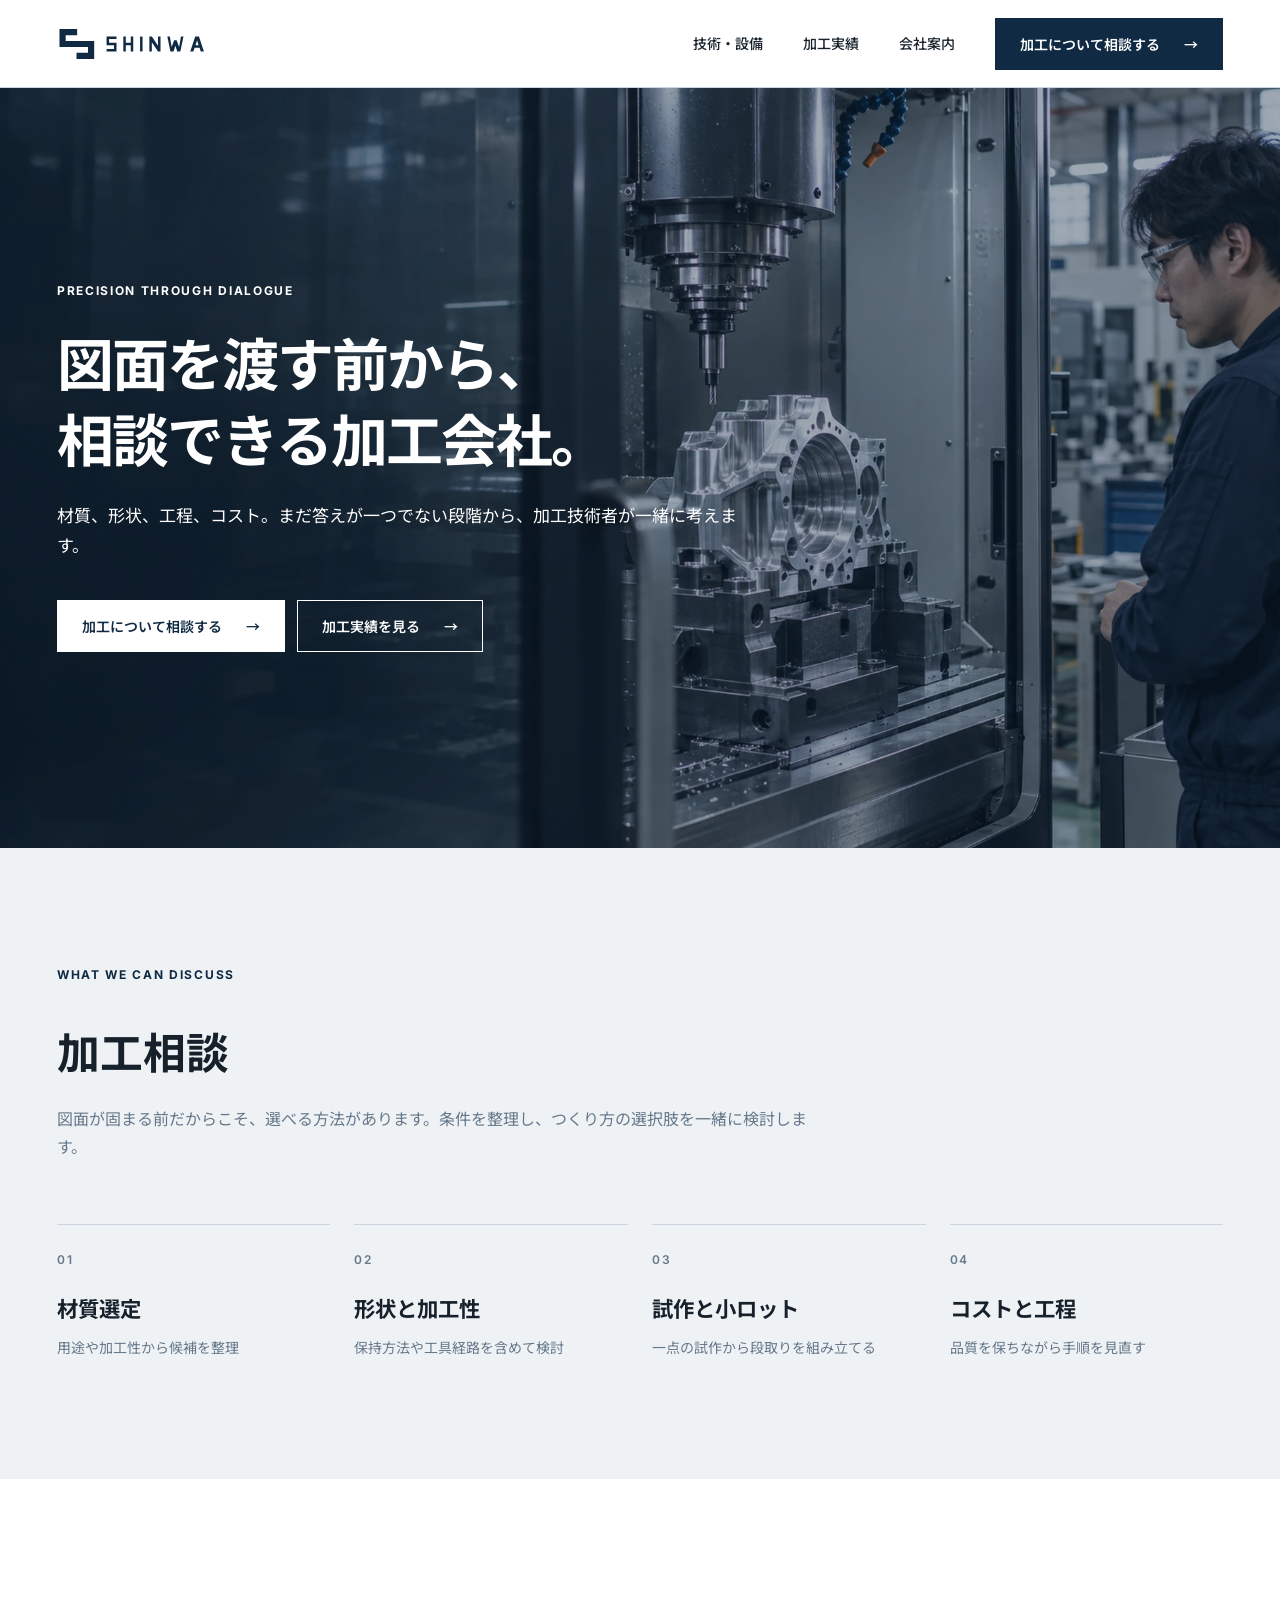
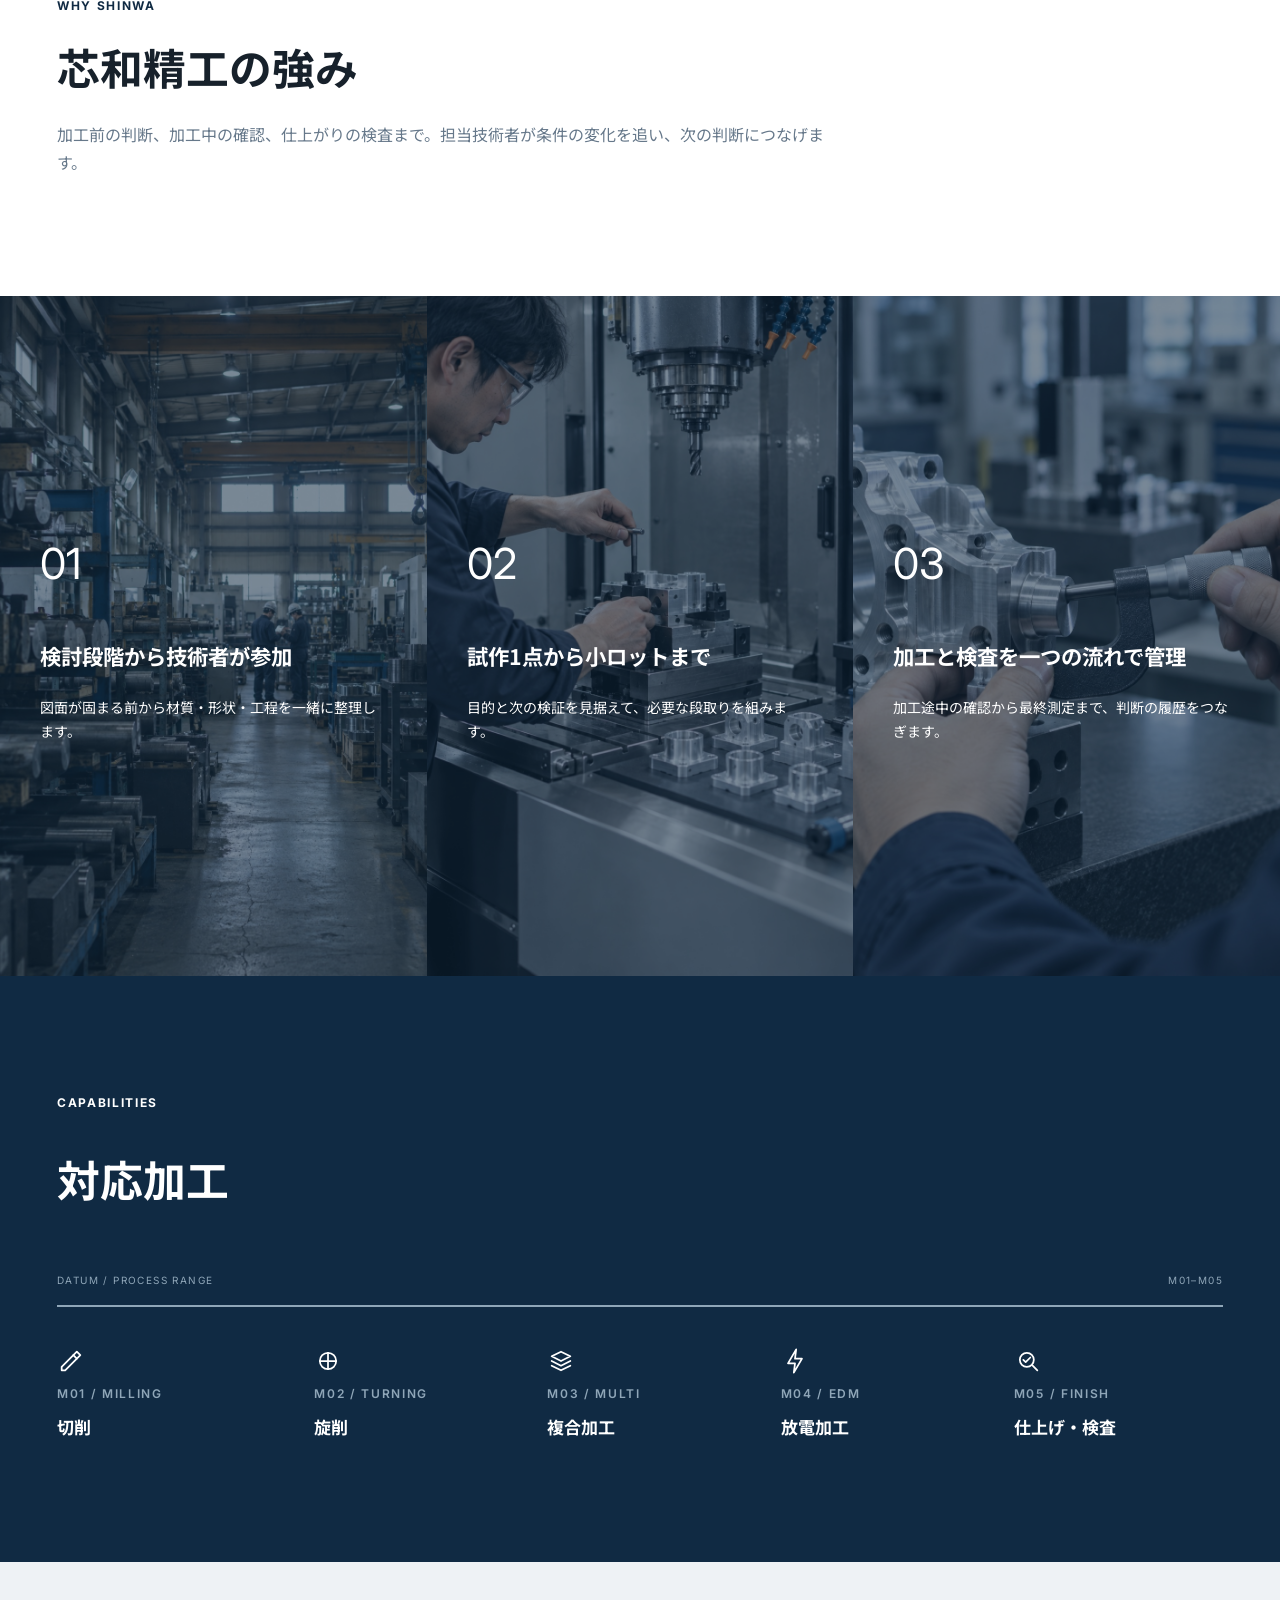
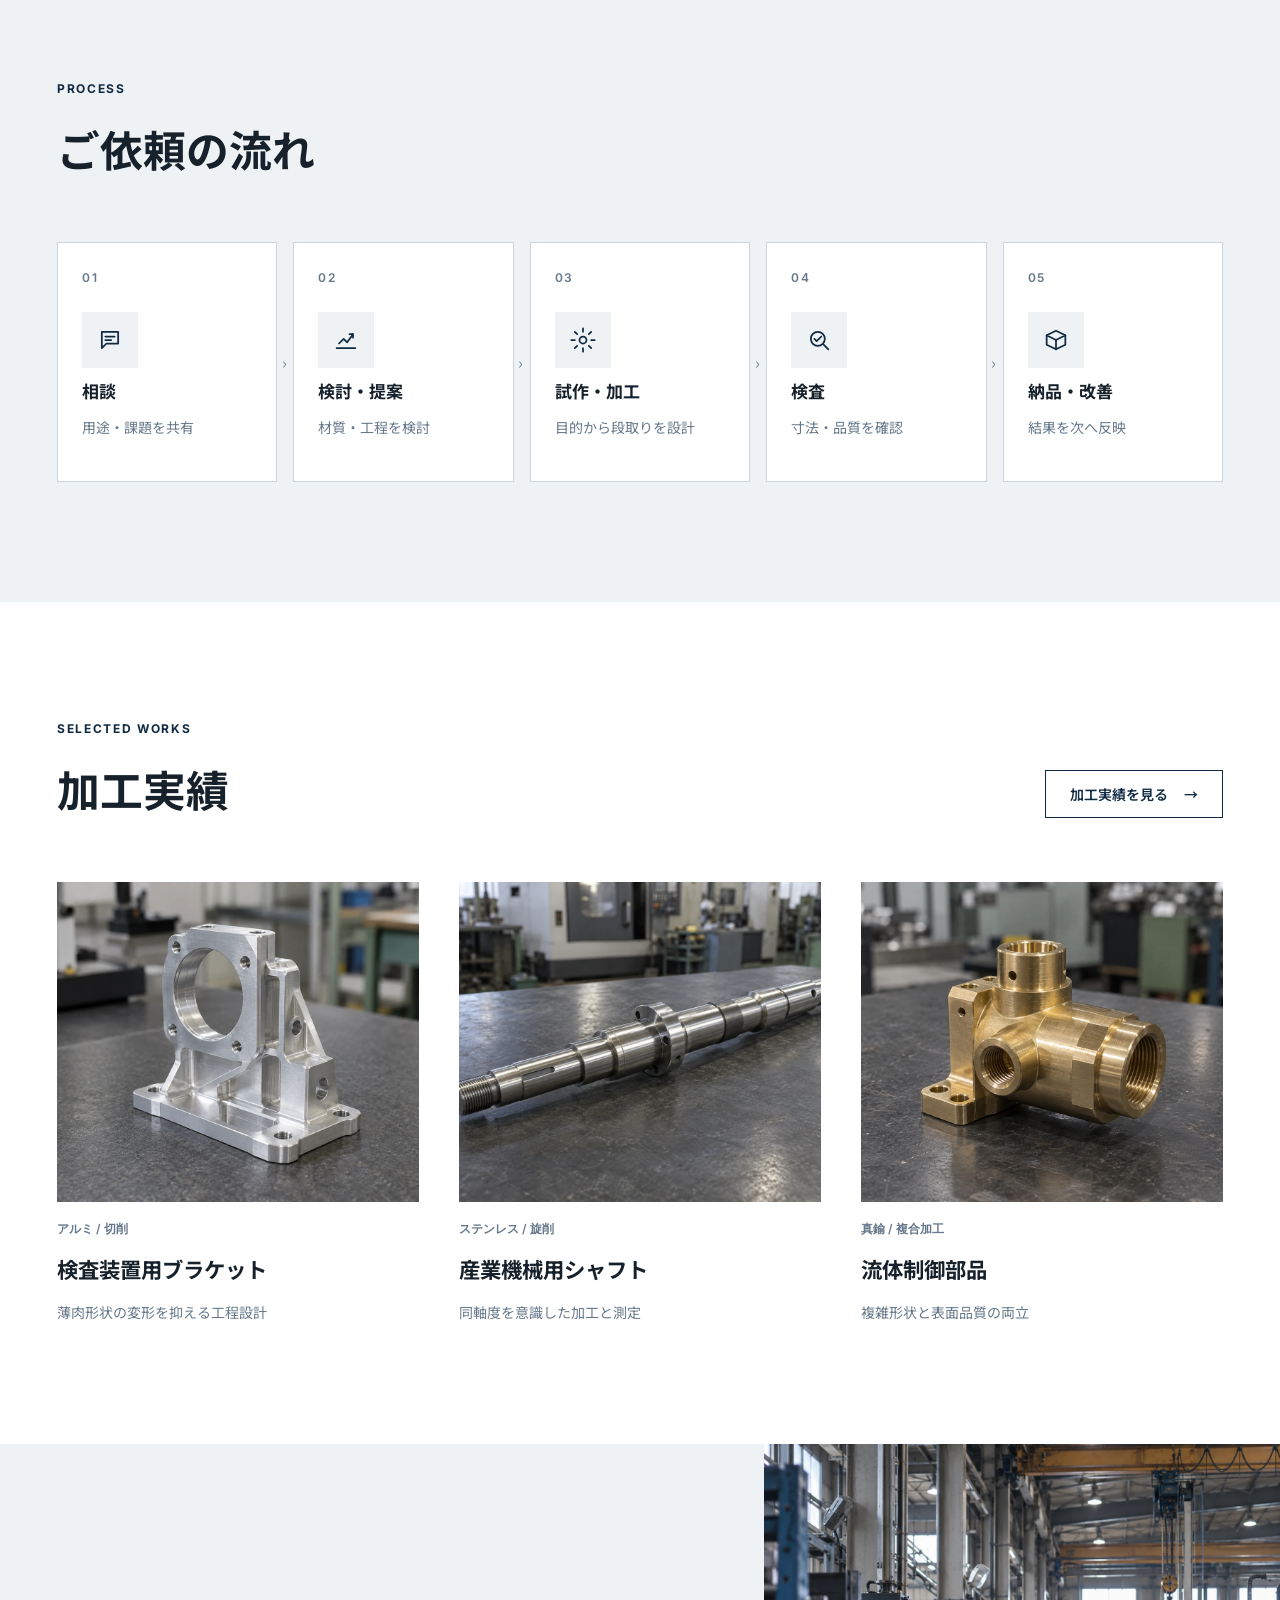
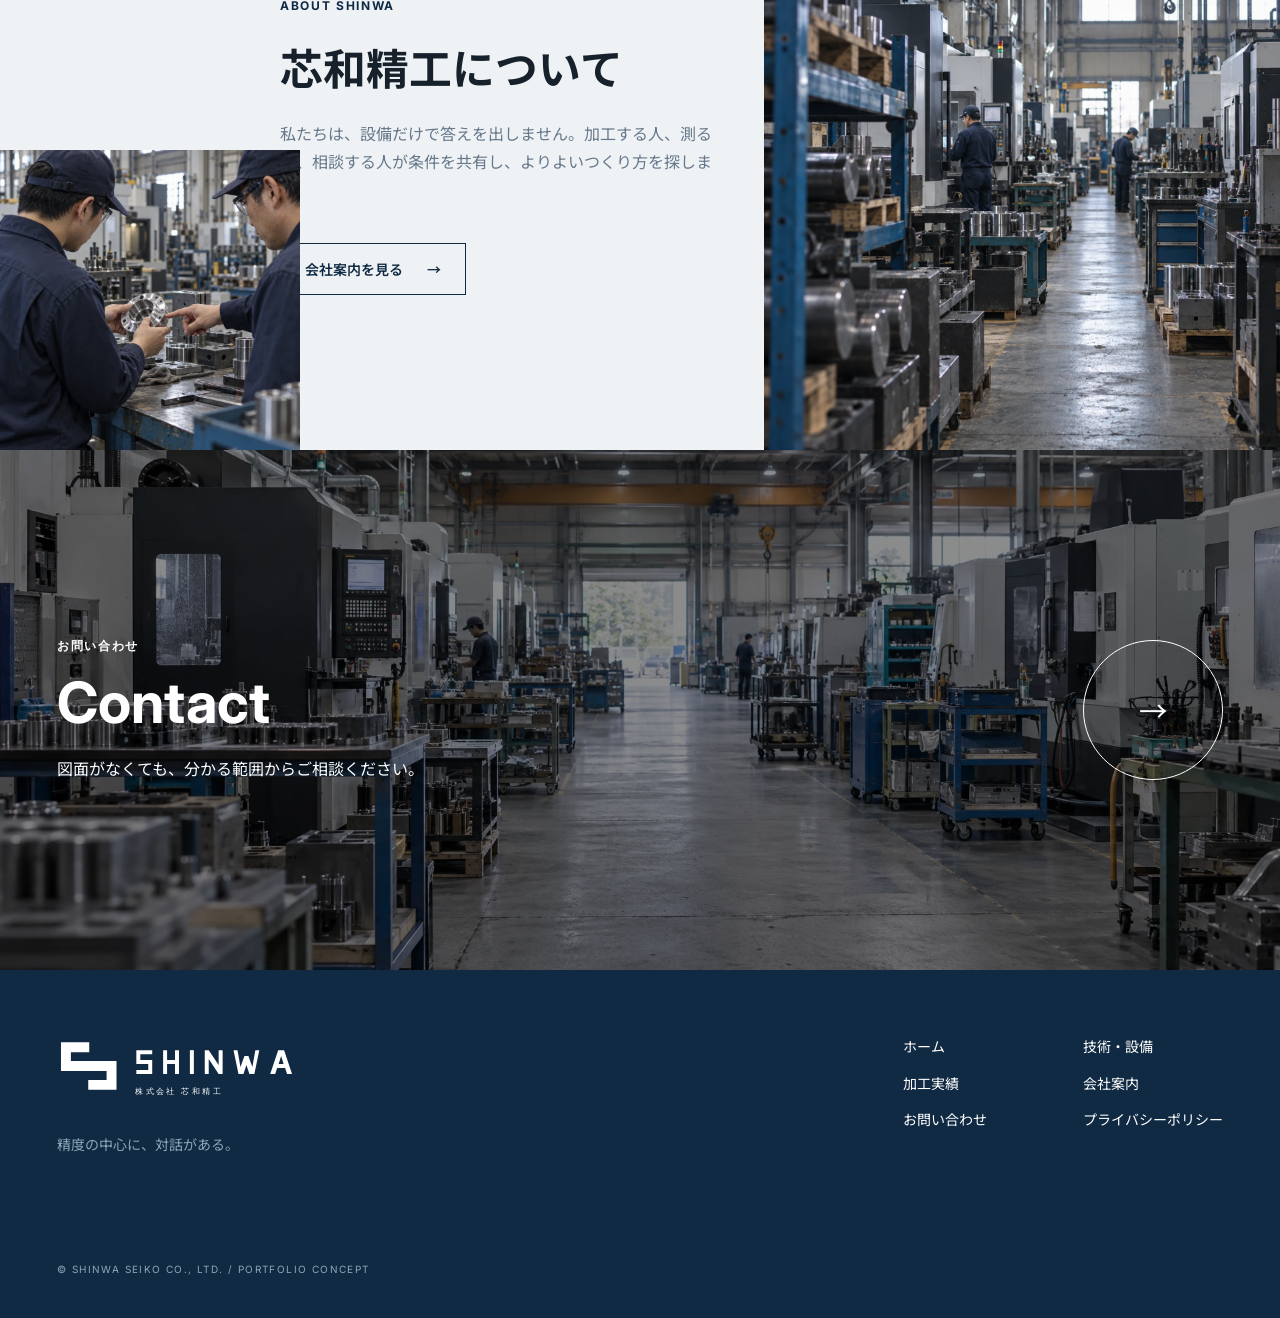
==== commit 62fea2e6: "feat: simplify page and section titles" ====
--- a/index.html
+++ b/index.html
@@ -4,15 +4,17 @@
     <meta charset="utf-8">
     <meta name="viewport" content="width=device-width, initial-scale=1">
     <title>株式会社芯和精工｜図面を渡す前から、相談できる加工会社。</title>
+    <link rel="canonical" href="https://coconattsu0723.github.io/shinwa-seiko-corporate-site/">
     <meta name="description" content="材質、形状、工程、コスト。図面が完成する前の検討段階から、加工技術者が一緒に考える精密加工会社です。">
     <meta property="og:type" content="website">
     <meta property="og:locale" content="ja_JP">
     <meta property="og:site_name" content="株式会社芯和精工">
+    <meta property="og:url" content="https://coconattsu0723.github.io/shinwa-seiko-corporate-site/">
     <meta property="og:title" content="株式会社芯和精工｜図面を渡す前から、相談できる加工会社。">
     <meta property="og:description" content="金属加工の検討・試作・量産を、技術者と一緒に。">
-    <meta property="og:image" content="assets/images/ogp-shinwa.jpg">
+    <meta property="og:image" content="https://coconattsu0723.github.io/shinwa-seiko-corporate-site/assets/images/ogp-shinwa.jpg">
     <meta name="twitter:card" content="summary_large_image">
-    <meta name="twitter:image" content="assets/images/ogp-shinwa.jpg">
+    <meta name="twitter:image" content="https://coconattsu0723.github.io/shinwa-seiko-corporate-site/assets/images/ogp-shinwa.jpg">
     <link rel="icon" href="assets/images/logo/shinwa-symbol.svg" type="image/svg+xml">
     <link rel="preconnect" href="https://fonts.googleapis.com">
     <link rel="preconnect" href="https://fonts.gstatic.com" crossorigin>
@@ -92,7 +94,7 @@
         <div class="container">
           <div class="section-heading">
             <p class="eyebrow">WHAT WE CAN DISCUSS</p>
-            <h2 id="consultation-title">加工方法から、一緒に考える。</h2>
+            <h2 id="consultation-title">加工相談</h2>
             <p>図面が固まる前だからこそ、選べる方法があります。条件を整理し、つくり方の選択肢を一緒に検討します。</p>
           </div>
           <ol class="consultation-list">
@@ -108,7 +110,7 @@
         <div class="container">
           <div class="section-heading section-heading--compact">
             <p class="eyebrow">WHY SHINWA</p>
-            <h2 id="strengths-title">対話が、精度をつくる。</h2>
+            <h2 id="strengths-title">芯和精工の強み</h2>
             <p>加工前の判断、加工中の確認、仕上がりの検査まで。担当技術者が条件の変化を追い、次の判断につなげます。</p>
           </div>
         </div>
@@ -135,7 +137,7 @@
         <div class="container">
           <div class="section-heading section-heading--light">
             <p class="eyebrow eyebrow--light">CAPABILITIES</p>
-            <h2 id="capabilities-title">案件に合わせて、工程を組み立てる。</h2>
+            <h2 id="capabilities-title">対応加工</h2>
           </div>
           <div class="technical-rail" aria-hidden="true"><span>DATUM / PROCESS RANGE</span><span>M01–M05</span></div>
           <ul class="capability-list">
@@ -152,7 +154,7 @@
         <div class="container">
           <div class="section-heading section-heading--compact">
             <p class="eyebrow">PROCESS</p>
-            <h2 id="process-title">相談から納品まで、判断をつなぐ。</h2>
+            <h2 id="process-title">ご依頼の流れ</h2>
           </div>
           <ol class="process-list">
             <li><span class="process-number">01</span><span class="process-icon" aria-hidden="true"><svg viewBox="0 0 24 24"><path d="M5 5h14v10H9l-4 4V5Z"/><path d="M8 9h8M8 12h5"/></svg></span><h3>相談</h3><p>用途・課題を共有</p></li>
@@ -169,7 +171,7 @@
           <div class="section-heading-row">
             <div class="section-heading section-heading--compact">
               <p class="eyebrow">SELECTED WORKS</p>
-              <h2 id="works-title">課題から見る、加工実績。</h2>
+              <h2 id="works-title">加工実績</h2>
             </div>
             <a class="text-link" href="pages/works.html">加工実績を見る <span aria-hidden="true">→</span></a>
           </div>
@@ -197,7 +199,7 @@
         <div class="company-feature__copy">
           <div>
             <p class="eyebrow">ABOUT SHINWA</p>
-            <h2 id="company-title">精度の中心に、<br>対話がある。</h2>
+            <h2 id="company-title">芯和精工について</h2>
             <p>私たちは、設備だけで答えを出しません。加工する人、測る人、相談する人が条件を共有し、よりよいつくり方を探します。</p>
             <a class="button button--outline" href="pages/company.html"><span>会社案内を見る</span><span aria-hidden="true">→</span></a>
           </div>
